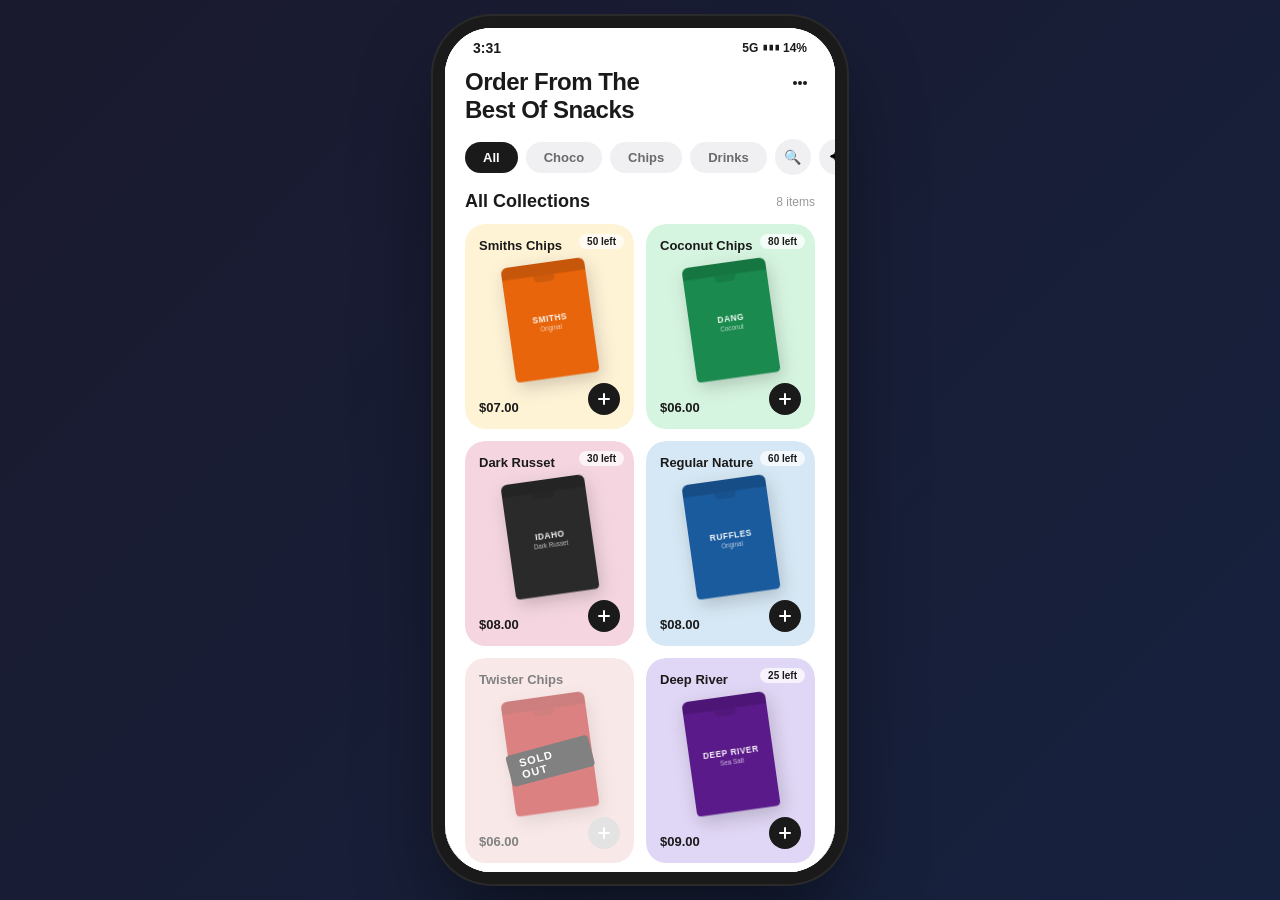
==== index.html @ cdaba263 "Initial commit: Snacks e-commerce app with animated cart + product management" ====
<!DOCTYPE html>
<html lang="zh-CN">
<head>
<meta charset="UTF-8">
<meta name="viewport" content="width=device-width, initial-scale=1.0, maximum-scale=1.0, user-scalable=no">
<title>Universal ID - Snacks Store</title>
<link rel="stylesheet" href="style.css">
</head>
<body>

<div id="app">
  <!-- ====== 页面1: 产品浏览页 ====== -->
  <div id="page-browse" class="page active">
    <div class="status-bar">
      <span class="status-time">3:31</span>
      <span class="status-icons">5G ▮▮▮ 14%</span>
    </div>
    <header class="browse-header">
      <h1>Order From The<br>Best Of Snacks</h1>
      <div class="header-actions">
        <button class="menu-btn" onclick="openManagePanel()">
          <svg width="22" height="22" viewBox="0 0 22 22"><circle cx="6" cy="11" r="2" fill="currentColor"/><circle cx="11" cy="11" r="2" fill="currentColor"/><circle cx="16" cy="11" r="2" fill="currentColor"/></svg>
        </button>
      </div>
    </header>
    <div class="filter-row">
      <button class="filter-pill active" data-cat="All">All</button>
      <button class="filter-pill" data-cat="Choco">Choco</button>
      <button class="filter-pill" data-cat="Chips">Chips</button>
      <button class="filter-pill" data-cat="Drinks">Drinks</button>
      <button class="filter-icon">🔍</button>
      <button class="filter-icon">✦</button>
    </div>
    <div class="section-title-row">
      <h2 id="collection-title">All Collections</h2>
      <span class="item-count" id="item-count">0 items</span>
    </div>
    <div class="product-grid" id="product-grid">
      <!-- JS 注入产品卡片 -->
    </div>
    <div class="empty-state" id="empty-state" style="display:none">
      <div class="empty-icon">📦</div>
      <p class="empty-title">No products yet</p>
      <p class="empty-sub">Tap the menu icon to add products</p>
      <button class="empty-btn" onclick="openManagePanel()">Add Product</button>
    </div>
  </div>

  <!-- ====== 页面2: 商品详情页 ====== -->
  <div id="page-detail" class="page">
    <div class="status-bar">
      <span class="status-time">3:31</span>
      <span class="status-icons">5G ▮▮▮ 14%</span>
    </div>
    <div class="detail-nav">
      <button class="back-btn" onclick="showPage('browse')">
        <svg width="24" height="24" viewBox="0 0 24 24"><path d="M15 6l-6 6 6 6" stroke="currentColor" stroke-width="2" stroke-linecap="round" stroke-linejoin="round" transform="rotate(180 12 12)"/></svg>
      </button>
    </div>
    <div class="detail-content" id="detail-content">
      <!-- JS 注入详情内容 -->
    </div>
    <div class="detail-bottom">
      <div class="quantity-selector">
        <button class="qty-btn qty-minus" onclick="changeQty(-1)">−</button>
        <span class="qty-number" id="qty-number">1</span>
        <button class="qty-btn qty-plus" onclick="changeQty(1)">+</button>
      </div>
      <div class="price-tag" id="detail-price">$6.00</div>
      <button class="detail-add-btn" id="detail-add-btn" onclick="addFromDetail()">
        <svg width="22" height="22" viewBox="0 0 22 22"><path d="M3 5h3l2 10h8l2-7H7" stroke="currentColor" stroke-width="1.8" stroke-linecap="round" stroke-linejoin="round" fill="none"/><circle cx="8" cy="18" r="1.5" fill="currentColor"/><circle cx="15" cy="18" r="1.5" fill="currentColor"/></svg>
      </button>
    </div>
  </div>

  <!-- ====== 页面3: 购物车页 ====== -->
  <div id="page-cart" class="page">
    <div class="status-bar">
      <span class="status-time">3:31</span>
      <span class="status-icons">5G ▮▮▮ 14%</span>
    </div>
    <div class="cart-header">
      <button class="back-btn" onclick="showPage('browse')">
        <svg width="24" height="24" viewBox="0 0 24 24"><path d="M15 6l-6 6 6 6" stroke="currentColor" stroke-width="2" stroke-linecap="round" stroke-linejoin="round" transform="rotate(180 12 12)"/></svg>
      </button>
      <h2>Cart</h2>
      <div class="cart-badge-top" id="cart-badge-top">0</div>
    </div>
    <div class="cart-body" id="cart-body">
      <!-- JS 注入购物车内容 -->
    </div>
  </div>

  <!-- ====== 悬浮购物车条 ====== -->
  <div class="cart-bar hidden" id="cart-bar" onclick="showPage('cart')">
    <div class="cart-bar-left">
      <div class="cart-bar-badge" id="cart-bar-badge">0</div>
      <div class="cart-bar-text">
        <span class="cart-bar-title">Cart</span>
        <span class="cart-bar-sub" id="cart-bar-sub">0 items</span>
      </div>
    </div>
    <div class="cart-bar-thumbs" id="cart-bar-thumbs">
      <!-- JS 注入缩略图 -->
    </div>
  </div>

  <!-- ====== 飞入动画的飞行体 ====== -->
  <div class="fly-clone" id="fly-clone"></div>

  <!-- ====== 商品管理面板 ====== -->
  <div class="manage-overlay" id="manage-overlay">
    <div class="manage-panel" id="manage-panel">
      <div class="manage-header">
        <h2>Product Management</h2>
        <button class="manage-close" onclick="closeManagePanel()">✕</button>
      </div>

      <!-- 商品列表 -->
      <div class="manage-list-section">
        <div class="manage-list-header">
          <span>Products (<span id="manage-count">0</span>)</span>
          <button class="manage-add-btn" onclick="showAddForm()">
            <svg width="14" height="14" viewBox="0 0 14 14"><path d="M7 2v10M2 7h10" stroke="currentColor" stroke-width="2" stroke-linecap="round"/></svg>
            Add New
          </button>
        </div>
        <div class="manage-list" id="manage-list">
          <!-- JS 注入管理列表 -->
        </div>
      </div>

      <!-- 添加/编辑表单 -->
      <div class="manage-form-section" id="manage-form-section" style="display:none">
        <div class="manage-form-header">
          <button class="form-back-btn" onclick="hideAddForm()">← Back</button>
          <span id="form-title">Add New Product</span>
        </div>
        <div class="manage-form">
          <div class="form-group">
            <label>Product Image</label>
            <div class="image-upload-area" id="image-upload-area" onclick="document.getElementById('image-input').click()">
              <div class="upload-placeholder" id="upload-placeholder">
                <svg width="32" height="32" viewBox="0 0 32 32"><path d="M16 8v16M8 16h16" stroke="#ccc" stroke-width="2" stroke-linecap="round"/></svg>
                <span>Upload Image</span>
              </div>
              <img class="upload-preview" id="upload-preview" style="display:none">
            </div>
            <input type="file" id="image-input" accept="image/*" style="display:none">
          </div>
          <div class="form-group">
            <label>Product Name</label>
            <input type="text" id="form-name" placeholder="e.g. Coconut Chips" maxlength="30">
          </div>
          <div class="form-group">
            <label>Brand</label>
            <input type="text" id="form-brand" placeholder="e.g. Dang" maxlength="20">
          </div>
          <div class="form-row">
            <div class="form-group">
              <label>Price ($)</label>
              <input type="number" id="form-price" placeholder="6.00" min="0" step="0.01">
            </div>
            <div class="form-group">
              <label>Stock</label>
              <input type="number" id="form-stock" placeholder="100" min="0" step="1">
            </div>
          </div>
          <div class="form-group">
            <label>Category</label>
            <select id="form-category">
              <option value="Chips">Chips</option>
              <option value="Choco">Choco</option>
              <option value="Drinks">Drinks</option>
              <option value="Cookies">Cookies</option>
              <option value="Nuts">Nuts</option>
            </select>
          </div>
          <div class="form-group">
            <label>Card Color</label>
            <div class="color-picker" id="color-picker">
              <div class="color-option selected" data-color="#FFF3D6" style="background:#FFF3D6"></div>
              <div class="color-option" data-color="#D6F5E0" style="background:#D6F5E0"></div>
              <div class="color-option" data-color="#F5D6E0" style="background:#F5D6E0"></div>
              <div class="color-option" data-color="#D6E8F5" style="background:#D6E8F5"></div>
              <div class="color-option" data-color="#E0D6F5" style="background:#E0D6F5"></div>
              <div class="color-option" data-color="#F5E8D6" style="background:#F5E8D6"></div>
              <div class="color-option" data-color="#D6F5E8" style="background:#D6F5E8"></div>
              <div class="color-option" data-color="#F5D6D6" style="background:#F5D6D6"></div>
            </div>
          </div>
          <div class="form-actions">
            <button class="form-cancel-btn" onclick="hideAddForm()">Cancel</button>
            <button class="form-save-btn" id="form-save-btn" onclick="saveProduct()">Save Product</button>
          </div>
        </div>
      </div>
    </div>
  </div>

  <!-- ====== Toast 提示 ====== -->
  <div class="toast" id="toast"></div>
</div>

<script src="app.js"></script>
</body>
</html>
---- style.css ----
/* ========================================
   全局重置 & 基础
   ======================================== */
* {
  margin: 0;
  padding: 0;
  box-sizing: border-box;
  -webkit-tap-highlight-color: transparent;
}

html, body {
  width: 100%;
  height: 100%;
  overflow: hidden;
  font-family: -apple-system, BlinkMacSystemFont, 'Segoe UI', 'Noto Sans CJK SC', sans-serif;
  background: #e8e8ec;
}

#app {
  position: relative;
  width: 390px;
  height: 844px;
  margin: 0 auto;
  overflow: hidden;
  background: #ffffff;
  border-radius: 0;
}

/* 在大屏幕上居中并加设备框 */
@media (min-width: 500px) {
  body {
    display: flex;
    align-items: center;
    justify-content: center;
    background: linear-gradient(135deg, #1a1a2e, #16213e);
  }
  #app {
    border-radius: 47px;
    box-shadow: 0 0 0 12px #1a1a1a, 0 0 0 14px #2a2a2a, 0 40px 80px rgba(0,0,0,0.5);
    height: 844px;
    overflow: hidden;
  }
}

/* ========================================
   状态栏
   ======================================== */
.status-bar {
  display: flex;
  justify-content: space-between;
  align-items: center;
  padding: 12px 28px 4px;
  font-size: 14px;
  font-weight: 600;
  color: #1a1a1a;
  position: relative;
  z-index: 50;
}
.status-time {
  font-variant-numeric: tabular-nums;
}
.status-icons {
  font-size: 12px;
  color: #1a1a1a;
}

/* ========================================
   页面系统
   ======================================== */
.page {
  position: absolute;
  inset: 0;
  background: #ffffff;
  overflow-y: auto;
  overflow-x: hidden;
  -webkit-overflow-scrolling: touch;
  transition: transform 0.45s cubic-bezier(0.32, 0.72, 0, 1), opacity 0.3s ease;
  z-index: 1;
}
.page.active {
  transform: translateX(0);
  opacity: 1;
  z-index: 10;
}
.page.slide-out-left {
  transform: translateX(-30%);
  opacity: 0;
  pointer-events: none;
}
.page.slide-in-right {
  transform: translateX(100%);
  opacity: 0;
  pointer-events: none;
}
.page.detail-active {
  transform: translateX(0);
  opacity: 1;
  z-index: 20;
}
.page.cart-active {
  transform: translateX(0);
  opacity: 1;
  z-index: 30;
}

/* ========================================
   浏览页 Header
   ======================================== */
.browse-header {
  display: flex;
  justify-content: space-between;
  align-items: flex-start;
  padding: 8px 20px 0;
}
.browse-header h1 {
  font-size: 24px;
  font-weight: 800;
  line-height: 1.15;
  letter-spacing: -0.5px;
  color: #1a1a1a;
}
.menu-btn {
  background: none;
  border: none;
  color: #1a1a1a;
  padding: 4px;
  cursor: pointer;
  display: flex;
  align-items: center;
}

/* ========================================
   筛选行
   ======================================== */
.filter-row {
  display: flex;
  align-items: center;
  gap: 8px;
  padding: 16px 20px 8px;
  overflow-x: auto;
  -webkit-overflow-scrolling: touch;
  scrollbar-width: none;
}
.filter-row::-webkit-scrollbar { display: none; }

.filter-pill {
  flex-shrink: 0;
  padding: 8px 18px;
  border: none;
  border-radius: 999px;
  background: #f0f0f3;
  font-size: 13px;
  font-weight: 600;
  color: #6a6a6e;
  cursor: pointer;
  transition: all 0.25s ease;
}
.filter-pill.active {
  background: #1a1a1a;
  color: #fff;
}
.filter-icon {
  flex-shrink: 0;
  width: 36px;
  height: 36px;
  border: none;
  border-radius: 50%;
  background: #f0f0f3;
  font-size: 14px;
  cursor: pointer;
  display: flex;
  align-items: center;
  justify-content: center;
  transition: all 0.25s ease;
}

/* ========================================
   区段标题
   ======================================== */
.section-title-row {
  display: flex;
  justify-content: space-between;
  align-items: center;
  padding: 8px 20px 4px;
}
.section-title-row h2 {
  font-size: 18px;
  font-weight: 700;
  color: #1a1a1a;
}
.item-count {
  font-size: 12px;
  color: #999;
  font-weight: 500;
}

/* ========================================
   产品网格 & 卡片
   ======================================== */
.product-grid {
  display: grid;
  grid-template-columns: 1fr 1fr;
  gap: 12px;
  padding: 8px 20px 140px;
}

.product-card {
  position: relative;
  border-radius: 20px;
  overflow: hidden;
  padding: 14px;
  min-height: 200px;
  display: flex;
  flex-direction: column;
  align-items: center;
  cursor: pointer;
  transition: transform 0.2s ease;
}
.product-card:active {
  transform: scale(0.96);
}

.product-card .card-bg {
  position: absolute;
  inset: 0;
  border-radius: 20px;
}

.product-name {
  font-size: 13px;
  font-weight: 700;
  color: #1a1a1a;
  z-index: 2;
  margin-bottom: 4px;
  align-self: flex-start;
}

/* 3D 倾斜商品包装图 */
.product-image {
  width: 80px;
  height: 110px;
  z-index: 2;
  margin: 8px 0;
  transform: rotate(-8deg) scale(1.05);
  filter: drop-shadow(2px 6px 8px rgba(0,0,0,0.18));
  transition: transform 0.3s ease;
}
.product-card:active .product-image {
  transform: rotate(-4deg) scale(1);
}

/* 包装图用 CSS 模拟 */
.bag {
  width: 100%;
  height: 100%;
  border-radius: 6px 6px 4px 4px;
  position: relative;
  display: flex;
  flex-direction: column;
  align-items: center;
  justify-content: center;
  overflow: hidden;
}
.bag::before {
  content: '';
  position: absolute;
  top: 0; left: 0; right: 0;
  height: 12px;
  background: rgba(0,0,0,0.15);
  border-radius: 6px 6px 0 0;
  z-index: 2;
}
.bag::after {
  content: '';
  position: absolute;
  top: 12px; left: 50%;
  transform: translateX(-50%);
  width: 20px;
  height: 6px;
  background: rgba(0,0,0,0.1);
  border-radius: 0 0 4px 4px;
}
.bag-brand {
  font-size: 8px;
  font-weight: 800;
  color: rgba(255,255,255,0.95);
  text-transform: uppercase;
  letter-spacing: 0.5px;
  text-align: center;
  line-height: 1.1;
  margin-top: 6px;
  z-index: 1;
}
.bag-flavor {
  font-size: 6px;
  color: rgba(255,255,255,0.7);
  margin-top: 2px;
  z-index: 1;
}

.card-bottom {
  width: 100%;
  display: flex;
  justify-content: space-between;
  align-items: flex-end;
  z-index: 2;
}
.card-price {
  font-size: 13px;
  font-weight: 700;
  color: #1a1a1a;
}

/* 圆形加购按钮 */
.add-btn {
  width: 32px;
  height: 32px;
  border-radius: 50%;
  background: #1a1a1a;
  border: none;
  color: #fff;
  cursor: pointer;
  display: flex;
  align-items: center;
  justify-content: center;
  transition: transform 0.15s ease, background 0.2s ease;
  flex-shrink: 0;
}
.add-btn:active {
  transform: scale(0.8);
  background: #333;
}
.add-btn svg {
  width: 16px;
  height: 16px;
}

/* ========================================
   悬浮购物车条
   ======================================== */
.cart-bar {
  position: absolute;
  bottom: 24px;
  left: 20px;
  right: 20px;
  height: 56px;
  background: #1a1a1a;
  border-radius: 28px;
  display: flex;
  align-items: center;
  justify-content: space-between;
  padding: 0 8px 0 16px;
  cursor: pointer;
  z-index: 100;
  box-shadow: 0 8px 24px rgba(0,0,0,0.2);
  transition: transform 0.4s cubic-bezier(0.34, 1.56, 0.64, 1);
}
.cart-bar.bounce {
  animation: cartBounce 0.5s cubic-bezier(0.34, 1.56, 0.64, 1);
}
@keyframes cartBounce {
  0% { transform: scale(1); }
  30% { transform: scale(1.03, 0.95); }
  60% { transform: scale(0.98, 1.02); }
  100% { transform: scale(1); }
}
.cart-bar.hidden {
  transform: translateY(120px);
  opacity: 0;
  pointer-events: none;
}

.cart-bar-left {
  display: flex;
  align-items: center;
  gap: 10px;
}
.cart-bar-badge {
  width: 28px;
  height: 28px;
  border-radius: 50%;
  background: #FFD60A;
  color: #1a1a1a;
  font-size: 13px;
  font-weight: 800;
  display: flex;
  align-items: center;
  justify-content: center;
  transition: transform 0.2s ease;
}
.cart-bar-badge.pop {
  animation: badgePop 0.4s cubic-bezier(0.34, 1.56, 0.64, 1);
}
@keyframes badgePop {
  0% { transform: scale(1); }
  40% { transform: scale(1.4); }
  100% { transform: scale(1); }
}
.cart-bar-text {
  display: flex;
  flex-direction: column;
  line-height: 1.2;
}
.cart-bar-title {
  font-size: 14px;
  font-weight: 700;
  color: #fff;
}
.cart-bar-sub {
  font-size: 11px;
  color: #888;
}

.cart-bar-thumbs {
  display: flex;
  align-items: center;
  gap: 4px;
  padding-right: 4px;
  max-width: 120px;
  overflow: hidden;
}
.cart-thumb {
  width: 36px;
  height: 36px;
  border-radius: 50%;
  flex-shrink: 0;
  display: flex;
  align-items: center;
  justify-content: center;
  border: 2px solid #1a1a1a;
  animation: thumbSlideIn 0.4s cubic-bezier(0.34, 1.56, 0.64, 1);
}
@keyframes thumbSlideIn {
  from {
    transform: translateX(60px) scale(0.3);
    opacity: 0;
  }
  to {
    transform: translateX(0) scale(1);
    opacity: 1;
  }
}
.cart-thumb-mini-bag {
  width: 20px;
  height: 26px;
  border-radius: 3px;
  transform: rotate(-8deg);
}

/* ========================================
   商品详情页
   ======================================== */
.detail-nav {
  padding: 8px 20px 0;
}
.back-btn {
  background: none;
  border: none;
  color: #1a1a1a;
  padding: 4px;
  cursor: pointer;
  display: flex;
  align-items: center;
}

.detail-content {
  padding: 8px 20px 0;
}
.detail-product-name {
  font-size: 26px;
  font-weight: 800;
  color: #1a1a1a;
  letter-spacing: -0.5px;
}
.detail-brand {
  font-size: 14px;
  color: #999;
  font-weight: 500;
  margin-top: 2px;
}
.detail-image-wrap {
  display: flex;
  justify-content: center;
  align-items: center;
  padding: 20px 0;
  position: relative;
}
.detail-image-bg {
  position: absolute;
  width: 240px;
  height: 240px;
  border-radius: 50%;
  opacity: 0.12;
}
.detail-image {
  width: 140px;
  height: 190px;
  z-index: 2;
  transform: rotate(-6deg);
  filter: drop-shadow(2px 8px 16px rgba(0,0,0,0.2));
}
.detail-tags {
  display: flex;
  gap: 8px;
  margin-top: 4px;
}
.detail-tag {
  width: 28px;
  height: 28px;
  border-radius: 50%;
  background: #f0f0f3;
  display: flex;
  align-items: center;
  justify-content: center;
  font-size: 11px;
}
.detail-info {
  margin-top: 16px;
  display: flex;
  align-items: center;
  gap: 8px;
}
.detail-info-pill {
  padding: 4px 10px;
  border-radius: 999px;
  background: #f0f0f3;
  font-size: 11px;
  font-weight: 600;
  color: #6a6a6e;
}

/* 详情页底部 */
.detail-bottom {
  position: absolute;
  bottom: 0;
  left: 0;
  right: 0;
  display: flex;
  align-items: center;
  gap: 16px;
  padding: 20px 24px 36px;
  background: #fff;
  z-index: 50;
}
.quantity-selector {
  display: flex;
  align-items: center;
  gap: 12px;
}
.qty-btn {
  width: 36px;
  height: 36px;
  border-radius: 50%;
  border: 2px solid #1a1a1a;
  background: #fff;
  font-size: 20px;
  color: #1a1a1a;
  cursor: pointer;
  display: flex;
  align-items: center;
  justify-content: center;
  line-height: 1;
  transition: transform 0.15s ease;
}
.qty-btn:active {
  transform: scale(0.85);
  background: #1a1a1a;
  color: #fff;
}
.qty-number {
  font-size: 32px;
  font-weight: 800;
  color: #1a1a1a;
  min-width: 40px;
  text-align: center;
  font-variant-numeric: tabular-nums;
  transition: transform 0.2s cubic-bezier(0.34, 1.56, 0.64, 1);
}
.qty-number.bump {
  animation: qtyBump 0.3s cubic-bezier(0.34, 1.56, 0.64, 1);
}
@keyframes qtyBump {
  0% { transform: scale(1); }
  50% { transform: scale(1.3); }
  100% { transform: scale(1); }
}
.price-tag {
  flex: 1;
  text-align: center;
  background: #FFD60A;
  color: #1a1a1a;
  font-size: 20px;
  font-weight: 800;
  padding: 12px 0;
  border-radius: 999px;
}
.detail-add-btn {
  width: 52px;
  height: 52px;
  border-radius: 50%;
  background: #FFD60A;
  border: none;
  color: #1a1a1a;
  cursor: pointer;
  display: flex;
  align-items: center;
  justify-content: center;
  transition: transform 0.15s ease;
  flex-shrink: 0;
}
.detail-add-btn:active {
  transform: scale(0.85);
}

/* ========================================
   购物车页
   ======================================== */
.cart-header {
  display: flex;
  align-items: center;
  gap: 12px;
  padding: 8px 20px 0;
}
.cart-header h2 {
  font-size: 22px;
  font-weight: 800;
  color: #1a1a1a;
  flex: 1;
}
.cart-badge-top {
  width: 28px;
  height: 28px;
  border-radius: 50%;
  background: #FFD60A;
  color: #1a1a1a;
  font-size: 13px;
  font-weight: 800;
  display: flex;
  align-items: center;
  justify-content: center;
}

/* 黑色波浪容器 */
.cart-body {
  margin-top: 16px;
  background: #1a1a1a;
  border-radius: 32px 32px 0 0;
  min-height: calc(100% - 100px);
  padding: 28px 20px 40px;
  position: relative;
  overflow: hidden;
  animation: cartBodyReveal 0.5s cubic-bezier(0.32, 0.72, 0, 1);
}
@keyframes cartBodyReveal {
  from {
    transform: translateY(40px);
    opacity: 0;
    border-radius: 0;
  }
  to {
    transform: translateY(0);
    opacity: 1;
    border-radius: 32px 32px 0 0;
  }
}

/* 波浪顶部装饰 */
.cart-body::before {
  content: '';
  position: absolute;
  top: -1px;
  left: 0;
  right: 0;
  height: 24px;
  background: #fff;
  border-radius: 0 0 50% 50% / 0 0 100% 100%;
}

.cart-item {
  display: flex;
  align-items: center;
  gap: 14px;
  padding: 12px 0;
  border-bottom: 1px solid rgba(255,255,255,0.08);
  animation: cartItemSlideIn 0.4s cubic-bezier(0.32, 0.72, 0, 1) both;
}
@keyframes cartItemSlideIn {
  from {
    transform: translateX(40px);
    opacity: 0;
  }
  to {
    transform: translateX(0);
    opacity: 1;
  }
}
.cart-item:nth-child(1) { animation-delay: 0.05s; }
.cart-item:nth-child(2) { animation-delay: 0.12s; }
.cart-item:nth-child(3) { animation-delay: 0.19s; }
.cart-item:nth-child(4) { animation-delay: 0.26s; }
.cart-item:nth-child(5) { animation-delay: 0.33s; }

.cart-item-img {
  width: 56px;
  height: 56px;
  border-radius: 50%;
  flex-shrink: 0;
  display: flex;
  align-items: center;
  justify-content: center;
}
.cart-item-img .bag {
  width: 28px;
  height: 38px;
}

.cart-item-info {
  flex: 1;
}
.cart-item-name {
  font-size: 15px;
  font-weight: 700;
  color: #fff;
}
.cart-item-sub {
  font-size: 12px;
  color: #888;
  margin-top: 2px;
}
.cart-item-price {
  background: rgba(255,255,255,0.12);
  color: #fff;
  font-size: 13px;
  font-weight: 700;
  padding: 6px 14px;
  border-radius: 999px;
}

/* 汇总卡片 */
.cart-summary {
  margin-top: 20px;
  background: #FFD60A;
  border-radius: 20px;
  padding: 20px;
  position: relative;
  overflow: hidden;
}
.cart-summary-label {
  font-size: 12px;
  color: #1a1a1a;
  opacity: 0.7;
  font-weight: 600;
}
.cart-summary-total-label {
  font-size: 14px;
  font-weight: 700;
  color: #1a1a1a;
  margin-top: 8px;
}
.cart-summary-amount {
  font-size: 32px;
  font-weight: 900;
  color: #1a1a1a;
  letter-spacing: -1px;
  margin-top: 2px;
}
.cart-summary-deco {
  position: absolute;
  right: -10px;
  bottom: -10px;
  width: 80px;
  height: 80px;
  opacity: 0.3;
}

.checkout-btn {
  margin-top: 20px;
  width: 100%;
  height: 54px;
  background: #fff;
  border: none;
  border-radius: 999px;
  display: flex;
  align-items: center;
  justify-content: center;
  gap: 8px;
  font-size: 16px;
  font-weight: 700;
  color: #1a1a1a;
  cursor: pointer;
  transition: transform 0.15s ease;
}
.checkout-btn:active {
  transform: scale(0.97);
}
.checkout-arrow {
  width: 32px;
  height: 32px;
  border-radius: 50%;
  background: #FFD60A;
  display: flex;
  align-items: center;
  justify-content: center;
}

/* ========================================
   飞入动画
   ======================================== */
.fly-clone {
  position: absolute;
  width: 80px;
  height: 110px;
  z-index: 9999;
  pointer-events: none;
  opacity: 0;
}
.fly-clone.flying {
  opacity: 1;
}
.fly-clone .bag {
  width: 100%;
  height: 100%;
  filter: drop-shadow(2px 6px 10px rgba(0,0,0,0.3));
}

/* 加购按钮成功反馈 */
.add-btn.success {
  background: #34c759;
  animation: btnSuccess 0.3s ease;
}
@keyframes btnSuccess {
  0% { transform: scale(0.8); }
  50% { transform: scale(1.15); }
  100% { transform: scale(1); }
}

/* ========================================
   库存显示 & 缺货状态
   ======================================== */
.card-stock {
  position: absolute;
  top: 10px;
  right: 10px;
  z-index: 3;
  font-size: 10px;
  font-weight: 600;
  color: #1a1a1a;
  background: rgba(255,255,255,0.7);
  padding: 2px 8px;
  border-radius: 999px;
}
.card-stock.low {
  color: #C01A1A;
  background: rgba(255,214,10,0.3);
}
.product-card.sold-out {
  opacity: 0.55;
}
.product-card.sold-out .add-btn {
  background: #ccc;
  pointer-events: none;
}
.sold-out-tag {
  position: absolute;
  top: 50%;
  left: 50%;
  transform: translate(-50%, -50%) rotate(-15deg);
  z-index: 4;
  background: #1a1a1a;
  color: #fff;
  font-size: 11px;
  font-weight: 800;
  padding: 4px 12px;
  border-radius: 4px;
  letter-spacing: 1px;
}

/* 详情页库存 */
.detail-stock {
  display: flex;
  align-items: center;
  gap: 6px;
  margin-top: 12px;
  font-size: 12px;
  color: #888;
}
.detail-stock .stock-dot {
  width: 8px;
  height: 8px;
  border-radius: 50%;
  background: #34c759;
}
.detail-stock.low .stock-dot {
  background: #FF9500;
}
.detail-stock.out .stock-dot {
  background: #ccc;
}

/* ========================================
   空状态
   ======================================== */
.empty-state {
  display: flex;
  flex-direction: column;
  align-items: center;
  justify-content: center;
  padding: 80px 40px;
  text-align: center;
}
.empty-icon {
  font-size: 48px;
  margin-bottom: 16px;
}
.empty-title {
  font-size: 18px;
  font-weight: 700;
  color: #1a1a1a;
}
.empty-sub {
  font-size: 14px;
  color: #999;
  margin-top: 4px;
}
.empty-btn {
  margin-top: 20px;
  padding: 12px 32px;
  border: none;
  border-radius: 999px;
  background: #1a1a1a;
  color: #fff;
  font-size: 14px;
  font-weight: 600;
  cursor: pointer;
}

/* ========================================
   商品管理面板
   ======================================== */
.manage-overlay {
  position: absolute;
  inset: 0;
  background: rgba(0,0,0,0.5);
  z-index: 5000;
  display: none;
  align-items: flex-end;
  justify-content: center;
  animation: fadeIn 0.2s ease;
}
.manage-overlay.active {
  display: flex;
}
@keyframes fadeIn {
  from { opacity: 0; }
  to { opacity: 1; }
}

.manage-panel {
  width: 100%;
  height: 92%;
  background: #fff;
  border-radius: 28px 28px 0 0;
  display: flex;
  flex-direction: column;
  overflow: hidden;
  animation: panelSlideUp 0.3s cubic-bezier(0.32, 0.72, 0, 1);
}
@keyframes panelSlideUp {
  from { transform: translateY(100%); }
  to { transform: translateY(0); }
}

.manage-header {
  display: flex;
  justify-content: space-between;
  align-items: center;
  padding: 20px 20px 12px;
  border-bottom: 1px solid #f0f0f3;
  flex-shrink: 0;
}
.manage-header h2 {
  font-size: 18px;
  font-weight: 800;
  color: #1a1a1a;
}
.manage-close {
  width: 32px;
  height: 32px;
  border: none;
  background: #f0f0f3;
  border-radius: 50%;
  font-size: 16px;
  color: #666;
  cursor: pointer;
  display: flex;
  align-items: center;
  justify-content: center;
}

/* 管理列表 */
.manage-list-section {
  flex: 1;
  overflow-y: auto;
  padding: 12px 20px 20px;
}
.manage-list-header {
  display: flex;
  justify-content: space-between;
  align-items: center;
  margin-bottom: 12px;
}
.manage-list-header span {
  font-size: 14px;
  font-weight: 600;
  color: #666;
}
.manage-add-btn {
  display: flex;
  align-items: center;
  gap: 6px;
  padding: 8px 16px;
  border: none;
  border-radius: 999px;
  background: #1a1a1a;
  color: #fff;
  font-size: 13px;
  font-weight: 600;
  cursor: pointer;
}
.manage-add-btn:active {
  transform: scale(0.95);
}

.manage-list {
  display: flex;
  flex-direction: column;
  gap: 10px;
}

.manage-item {
  display: flex;
  align-items: center;
  gap: 12px;
  padding: 12px;
  border-radius: 16px;
  background: #f8f8fa;
  border: 1px solid #f0f0f3;
}
.manage-item-img {
  width: 52px;
  height: 52px;
  border-radius: 12px;
  flex-shrink: 0;
  display: flex;
  align-items: center;
  justify-content: center;
  overflow: hidden;
}
.manage-item-img img {
  width: 100%;
  height: 100%;
  object-fit: cover;
}
.manage-item-img .bag {
  width: 28px;
  height: 38px;
}
.manage-item-info {
  flex: 1;
  min-width: 0;
}
.manage-item-name {
  font-size: 14px;
  font-weight: 700;
  color: #1a1a1a;
  white-space: nowrap;
  overflow: hidden;
  text-overflow: ellipsis;
}
.manage-item-meta {
  display: flex;
  gap: 8px;
  margin-top: 4px;
}
.manage-item-price {
  font-size: 12px;
  font-weight: 600;
  color: #1a1a1a;
}
.manage-item-stock {
  font-size: 11px;
  color: #888;
}
.manage-item-stock.low {
  color: #C01A1A;
}
.manage-item-stock.out {
  color: #999;
}
.manage-item-actions {
  display: flex;
  gap: 8px;
  flex-shrink: 0;
}
.manage-item-edit, .manage-item-delete {
  width: 36px;
  height: 36px;
  border: none;
  border-radius: 10px;
  cursor: pointer;
  display: flex;
  align-items: center;
  justify-content: center;
  transition: transform 0.15s ease;
}
.manage-item-edit {
  background: #f0f0f3;
  color: #1a1a1a;
}
.manage-item-edit:active {
  transform: scale(0.9);
}
.manage-item-delete {
  background: #FFF0F0;
  color: #C01A1A;
}
.manage-item-delete:active {
  transform: scale(0.9);
}

/* 添加/编辑表单 */
.manage-form-section {
  flex: 1;
  overflow-y: auto;
  background: #fff;
}
.manage-form-header {
  display: flex;
  align-items: center;
  gap: 12px;
  padding: 16px 20px;
  border-bottom: 1px solid #f0f0f3;
  position: sticky;
  top: 0;
  background: #fff;
  z-index: 10;
}
.form-back-btn {
  background: none;
  border: none;
  font-size: 15px;
  color: #1a1a1a;
  cursor: pointer;
  font-weight: 600;
}
.manage-form-header span {
  font-size: 16px;
  font-weight: 700;
  color: #1a1a1a;
}

.manage-form {
  padding: 20px;
  display: flex;
  flex-direction: column;
  gap: 18px;
}
.form-group {
  display: flex;
  flex-direction: column;
  gap: 6px;
}
.form-group label {
  font-size: 13px;
  font-weight: 600;
  color: #666;
}
.form-group input, .form-group select {
  padding: 12px 16px;
  border: 1.5px solid #e0e0e6;
  border-radius: 12px;
  font-size: 15px;
  color: #1a1a1a;
  background: #fff;
  outline: none;
  transition: border-color 0.2s ease;
  font-family: inherit;
}
.form-group input:focus, .form-group select:focus {
  border-color: #1a1a1a;
}
.form-row {
  display: flex;
  gap: 12px;
}
.form-row .form-group {
  flex: 1;
}

/* 图片上传区 */
.image-upload-area {
  width: 100%;
  height: 140px;
  border: 2px dashed #d0d0d6;
  border-radius: 16px;
  display: flex;
  align-items: center;
  justify-content: center;
  cursor: pointer;
  overflow: hidden;
  position: relative;
  background: #fafafa;
  transition: border-color 0.2s ease;
}
.image-upload-area:hover {
  border-color: #1a1a1a;
}
.upload-placeholder {
  display: flex;
  flex-direction: column;
  align-items: center;
  gap: 8px;
}
.upload-placeholder span {
  font-size: 13px;
  color: #999;
}
.upload-preview {
  width: 100%;
  height: 100%;
  object-fit: cover;
  border-radius: 14px;
}

/* 颜色选择器 */
.color-picker {
  display: flex;
  flex-wrap: wrap;
  gap: 10px;
}
.color-option {
  width: 40px;
  height: 40px;
  border-radius: 12px;
  cursor: pointer;
  border: 3px solid transparent;
  transition: transform 0.15s ease, border-color 0.2s ease;
}
.color-option:active {
  transform: scale(0.9);
}
.color-option.selected {
  border-color: #1a1a1a;
  transform: scale(1.05);
}

/* 表单按钮 */
.form-actions {
  display: flex;
  gap: 12px;
  margin-top: 8px;
  padding-bottom: 20px;
}
.form-cancel-btn, .form-save-btn {
  flex: 1;
  height: 50px;
  border: none;
  border-radius: 14px;
  font-size: 15px;
  font-weight: 700;
  cursor: pointer;
  transition: transform 0.15s ease;
}
.form-cancel-btn {
  background: #f0f0f3;
  color: #666;
}
.form-cancel-btn:active {
  transform: scale(0.97);
}
.form-save-btn {
  background: #1a1a1a;
  color: #fff;
}
.form-save-btn:active {
  transform: scale(0.97);
}

/* ========================================
   Toast 提示
   ======================================== */
.toast {
  position: absolute;
  bottom: 100px;
  left: 50%;
  transform: translateX(-50%) translateY(20px);
  background: #1a1a1a;
  color: #fff;
  padding: 12px 24px;
  border-radius: 999px;
  font-size: 14px;
  font-weight: 600;
  z-index: 9998;
  opacity: 0;
  pointer-events: none;
  transition: all 0.3s cubic-bezier(0.34, 1.56, 0.64, 1);
  white-space: nowrap;
}
.toast.show {
  opacity: 1;
  transform: translateX(-50%) translateY(0);
}

/* 隐藏滚动条 */
.page::-webkit-scrollbar { display: none; }
.page { scrollbar-width: none; }
.manage-list-section::-webkit-scrollbar,
.manage-form-section::-webkit-scrollbar { width: 0; }
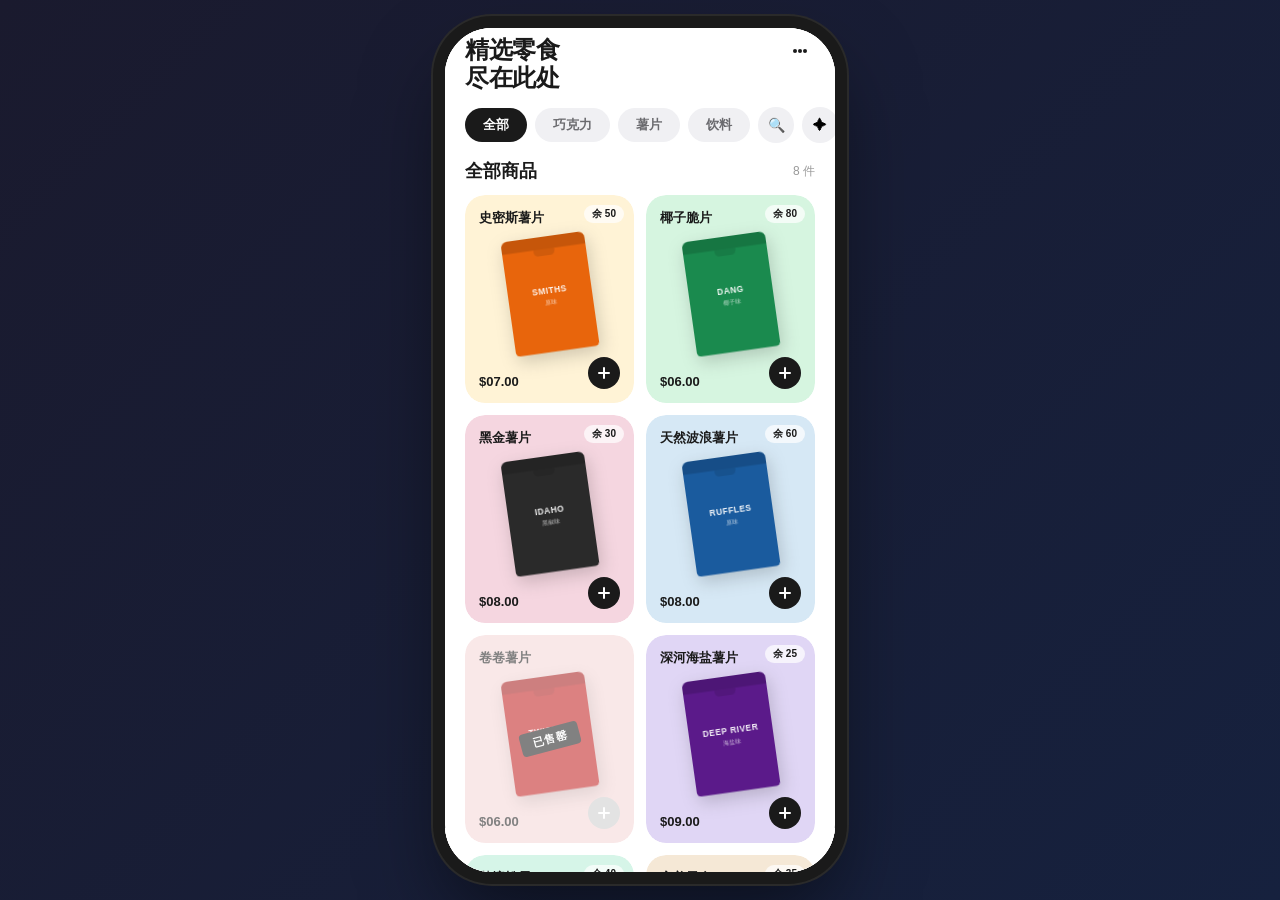
==== commit d1506fa6: "中文化 + 移除状态栏" ====
--- a/index.html
+++ b/index.html
@@ -3,7 +3,7 @@
 <head>
 <meta charset="UTF-8">
 <meta name="viewport" content="width=device-width, initial-scale=1.0, maximum-scale=1.0, user-scalable=no">
-<title>Universal ID - Snacks Store</title>
+<title>Universal ID - 零食铺子</title>
 <link rel="stylesheet" href="style.css">
 </head>
 <body>
@@ -11,12 +11,8 @@
 <div id="app">
   <!-- ====== 页面1: 产品浏览页 ====== -->
   <div id="page-browse" class="page active">
-    <div class="status-bar">
-      <span class="status-time">3:31</span>
-      <span class="status-icons">5G ▮▮▮ 14%</span>
-    </div>
     <header class="browse-header">
-      <h1>Order From The<br>Best Of Snacks</h1>
+      <h1>精选零食<br>尽在此处</h1>
       <div class="header-actions">
         <button class="menu-btn" onclick="openManagePanel()">
           <svg width="22" height="22" viewBox="0 0 22 22"><circle cx="6" cy="11" r="2" fill="currentColor"/><circle cx="11" cy="11" r="2" fill="currentColor"/><circle cx="16" cy="11" r="2" fill="currentColor"/></svg>
@@ -24,34 +20,30 @@
       </div>
     </header>
     <div class="filter-row">
-      <button class="filter-pill active" data-cat="All">All</button>
-      <button class="filter-pill" data-cat="Choco">Choco</button>
-      <button class="filter-pill" data-cat="Chips">Chips</button>
-      <button class="filter-pill" data-cat="Drinks">Drinks</button>
+      <button class="filter-pill active" data-cat="All">全部</button>
+      <button class="filter-pill" data-cat="Choco">巧克力</button>
+      <button class="filter-pill" data-cat="Chips">薯片</button>
+      <button class="filter-pill" data-cat="Drinks">饮料</button>
       <button class="filter-icon">🔍</button>
       <button class="filter-icon">✦</button>
     </div>
     <div class="section-title-row">
-      <h2 id="collection-title">All Collections</h2>
-      <span class="item-count" id="item-count">0 items</span>
+      <h2 id="collection-title">全部商品</h2>
+      <span class="item-count" id="item-count">0 件</span>
     </div>
     <div class="product-grid" id="product-grid">
       <!-- JS 注入产品卡片 -->
     </div>
     <div class="empty-state" id="empty-state" style="display:none">
       <div class="empty-icon">📦</div>
-      <p class="empty-title">No products yet</p>
-      <p class="empty-sub">Tap the menu icon to add products</p>
-      <button class="empty-btn" onclick="openManagePanel()">Add Product</button>
+      <p class="empty-title">暂无商品</p>
+      <p class="empty-sub">点击右上角菜单添加商品</p>
+      <button class="empty-btn" onclick="openManagePanel()">添加商品</button>
     </div>
   </div>
 
   <!-- ====== 页面2: 商品详情页 ====== -->
   <div id="page-detail" class="page">
-    <div class="status-bar">
-      <span class="status-time">3:31</span>
-      <span class="status-icons">5G ▮▮▮ 14%</span>
-    </div>
     <div class="detail-nav">
       <button class="back-btn" onclick="showPage('browse')">
         <svg width="24" height="24" viewBox="0 0 24 24"><path d="M15 6l-6 6 6 6" stroke="currentColor" stroke-width="2" stroke-linecap="round" stroke-linejoin="round" transform="rotate(180 12 12)"/></svg>
@@ -75,15 +67,11 @@
 
   <!-- ====== 页面3: 购物车页 ====== -->
   <div id="page-cart" class="page">
-    <div class="status-bar">
-      <span class="status-time">3:31</span>
-      <span class="status-icons">5G ▮▮▮ 14%</span>
-    </div>
     <div class="cart-header">
       <button class="back-btn" onclick="showPage('browse')">
         <svg width="24" height="24" viewBox="0 0 24 24"><path d="M15 6l-6 6 6 6" stroke="currentColor" stroke-width="2" stroke-linecap="round" stroke-linejoin="round" transform="rotate(180 12 12)"/></svg>
       </button>
-      <h2>Cart</h2>
+      <h2>购物车</h2>
       <div class="cart-badge-top" id="cart-badge-top">0</div>
     </div>
     <div class="cart-body" id="cart-body">
@@ -96,8 +84,8 @@
     <div class="cart-bar-left">
       <div class="cart-bar-badge" id="cart-bar-badge">0</div>
       <div class="cart-bar-text">
-        <span class="cart-bar-title">Cart</span>
-        <span class="cart-bar-sub" id="cart-bar-sub">0 items</span>
+        <span class="cart-bar-title">购物车</span>
+        <span class="cart-bar-sub" id="cart-bar-sub">0 件</span>
       </div>
     </div>
     <div class="cart-bar-thumbs" id="cart-bar-thumbs">
@@ -112,17 +100,17 @@
   <div class="manage-overlay" id="manage-overlay">
     <div class="manage-panel" id="manage-panel">
       <div class="manage-header">
-        <h2>Product Management</h2>
+        <h2>商品管理</h2>
         <button class="manage-close" onclick="closeManagePanel()">✕</button>
       </div>
 
       <!-- 商品列表 -->
       <div class="manage-list-section">
         <div class="manage-list-header">
-          <span>Products (<span id="manage-count">0</span>)</span>
+          <span>商品列表 (<span id="manage-count">0</span>)</span>
           <button class="manage-add-btn" onclick="showAddForm()">
             <svg width="14" height="14" viewBox="0 0 14 14"><path d="M7 2v10M2 7h10" stroke="currentColor" stroke-width="2" stroke-linecap="round"/></svg>
-            Add New
+            添加商品
           </button>
         </div>
         <div class="manage-list" id="manage-list">
@@ -133,51 +121,51 @@
       <!-- 添加/编辑表单 -->
       <div class="manage-form-section" id="manage-form-section" style="display:none">
         <div class="manage-form-header">
-          <button class="form-back-btn" onclick="hideAddForm()">← Back</button>
-          <span id="form-title">Add New Product</span>
+          <button class="form-back-btn" onclick="hideAddForm()">← 返回</button>
+          <span id="form-title">添加新商品</span>
         </div>
         <div class="manage-form">
           <div class="form-group">
-            <label>Product Image</label>
+            <label>商品图片</label>
             <div class="image-upload-area" id="image-upload-area" onclick="document.getElementById('image-input').click()">
               <div class="upload-placeholder" id="upload-placeholder">
                 <svg width="32" height="32" viewBox="0 0 32 32"><path d="M16 8v16M8 16h16" stroke="#ccc" stroke-width="2" stroke-linecap="round"/></svg>
-                <span>Upload Image</span>
+                <span>上传图片</span>
               </div>
               <img class="upload-preview" id="upload-preview" style="display:none">
             </div>
             <input type="file" id="image-input" accept="image/*" style="display:none">
           </div>
           <div class="form-group">
-            <label>Product Name</label>
-            <input type="text" id="form-name" placeholder="e.g. Coconut Chips" maxlength="30">
+            <label>商品名称</label>
+            <input type="text" id="form-name" placeholder="例如：椰子脆片" maxlength="30">
           </div>
           <div class="form-group">
-            <label>Brand</label>
-            <input type="text" id="form-brand" placeholder="e.g. Dang" maxlength="20">
+            <label>品牌</label>
+            <input type="text" id="form-brand" placeholder="例如：Dang" maxlength="20">
           </div>
           <div class="form-row">
             <div class="form-group">
-              <label>Price ($)</label>
+              <label>价格 ($)</label>
               <input type="number" id="form-price" placeholder="6.00" min="0" step="0.01">
             </div>
             <div class="form-group">
-              <label>Stock</label>
+              <label>库存</label>
               <input type="number" id="form-stock" placeholder="100" min="0" step="1">
             </div>
           </div>
           <div class="form-group">
-            <label>Category</label>
+            <label>分类</label>
             <select id="form-category">
-              <option value="Chips">Chips</option>
-              <option value="Choco">Choco</option>
-              <option value="Drinks">Drinks</option>
-              <option value="Cookies">Cookies</option>
-              <option value="Nuts">Nuts</option>
+              <option value="Chips">薯片</option>
+              <option value="Choco">巧克力</option>
+              <option value="Drinks">饮料</option>
+              <option value="Cookies">饼干</option>
+              <option value="Nuts">坚果</option>
             </select>
           </div>
           <div class="form-group">
-            <label>Card Color</label>
+            <label>卡片背景色</label>
             <div class="color-picker" id="color-picker">
               <div class="color-option selected" data-color="#FFF3D6" style="background:#FFF3D6"></div>
               <div class="color-option" data-color="#D6F5E0" style="background:#D6F5E0"></div>
@@ -190,8 +178,8 @@
             </div>
           </div>
           <div class="form-actions">
-            <button class="form-cancel-btn" onclick="hideAddForm()">Cancel</button>
-            <button class="form-save-btn" id="form-save-btn" onclick="saveProduct()">Save Product</button>
+            <button class="form-cancel-btn" onclick="hideAddForm()">取消</button>
+            <button class="form-save-btn" id="form-save-btn" onclick="saveProduct()">保存商品</button>
           </div>
         </div>
       </div>
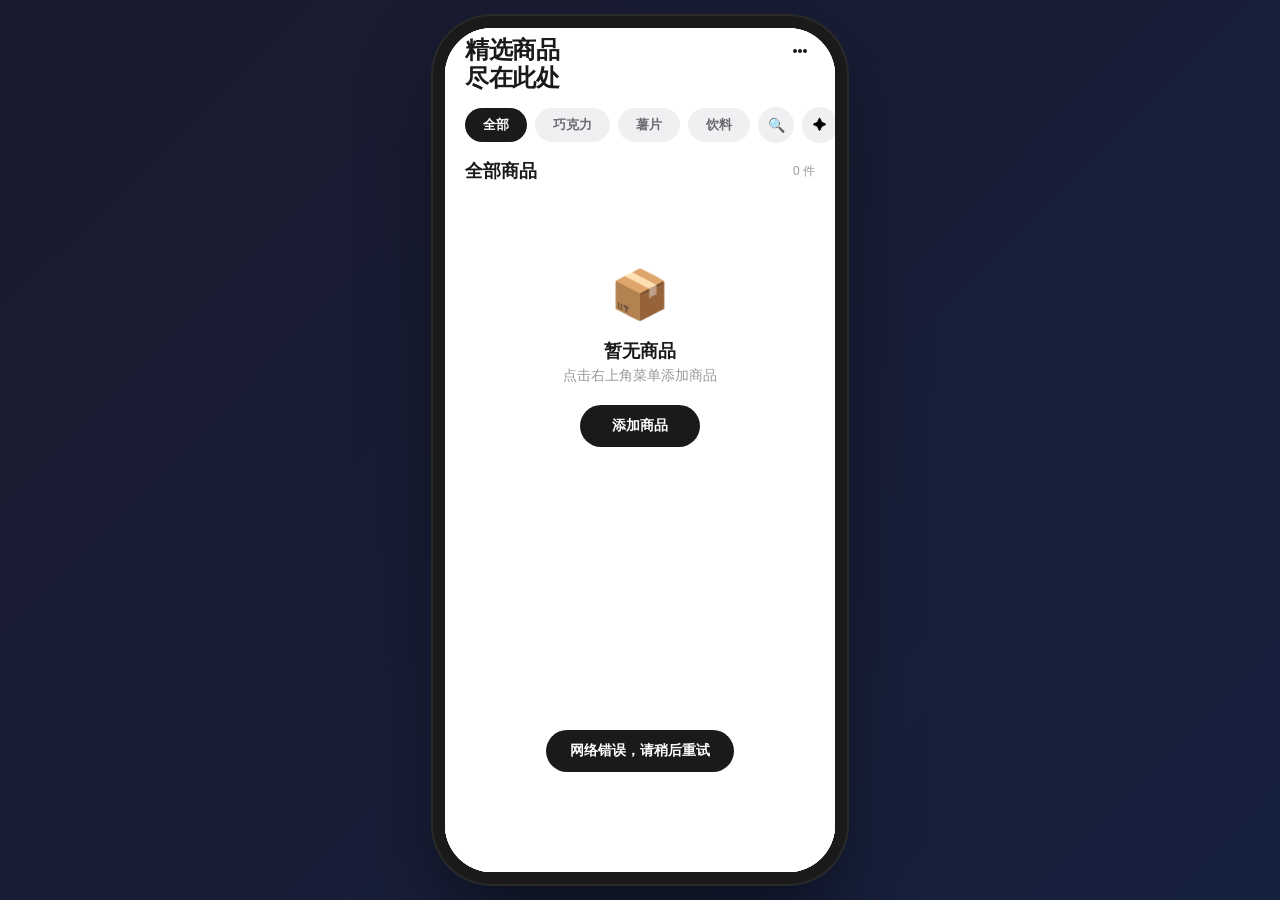
==== commit e60c4f1c: "修复: 相对路径API + 去零食字眼 + 动态分类" ====
--- a/index.html
+++ b/index.html
@@ -3,7 +3,7 @@
 <head>
 <meta charset="UTF-8">
 <meta name="viewport" content="width=device-width, initial-scale=1.0, maximum-scale=1.0, user-scalable=no">
-<title>Universal ID - 零食铺子</title>
+<title>Universal ID</title>
 <link rel="stylesheet" href="style.css">
 </head>
 <body>
@@ -12,7 +12,7 @@
   <!-- ====== 页面1: 产品浏览页 ====== -->
   <div id="page-browse" class="page active">
     <header class="browse-header">
-      <h1>精选零食<br>尽在此处</h1>
+      <h1>精选商品<br>尽在此处</h1>
       <div class="header-actions">
         <button class="menu-btn" onclick="openManagePanel()">
           <svg width="22" height="22" viewBox="0 0 22 22"><circle cx="6" cy="11" r="2" fill="currentColor"/><circle cx="11" cy="11" r="2" fill="currentColor"/><circle cx="16" cy="11" r="2" fill="currentColor"/></svg>
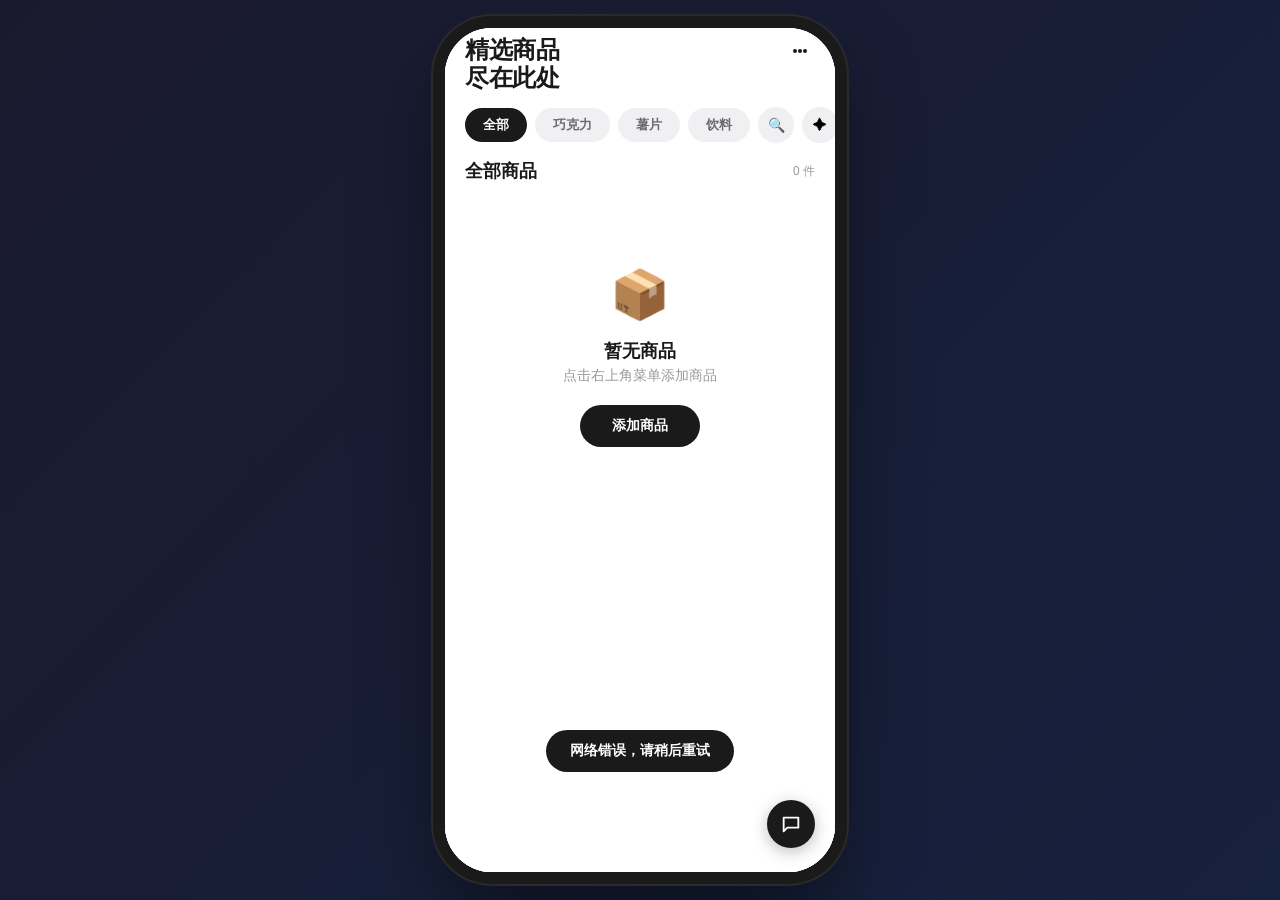
==== commit 6a6f7833: "feat: 添加实时聊天功能（客户 ↔ 商家） - 新增悬浮聊天按钮，带未读消息徽章 - 聊天面板：消息气泡、输入框、回车发送 - WebSocket 实时收发消息，REST API 回退 - 消息记" ====
--- a/index.html
+++ b/index.html
@@ -186,6 +186,38 @@
     </div>
   </div>
 
+  <!-- ====== 聊天窗口 ====== -->
+  <div class="chat-fab" id="chat-fab" onclick="toggleChat()">
+    <svg width="22" height="22" viewBox="0 0 24 24" fill="none">
+      <path d="M4 5h16v11H8l-4 4V5z" stroke="currentColor" stroke-width="2" stroke-linecap="round" stroke-linejoin="round"/>
+    </svg>
+    <span class="chat-fab-badge" id="chat-fab-badge" style="display:none">0</span>
+  </div>
+
+  <div class="chat-overlay" id="chat-overlay">
+    <div class="chat-panel">
+      <div class="chat-panel-header">
+        <div class="chat-panel-title">
+          <div class="chat-panel-avatar">客</div>
+          <div>
+            <div class="chat-panel-name">商家客服</div>
+            <div class="chat-panel-status" id="chat-status">在线</div>
+          </div>
+        </div>
+        <button class="chat-panel-close" onclick="toggleChat()">✕</button>
+      </div>
+      <div class="chat-messages" id="chat-messages"></div>
+      <div class="chat-input-area">
+        <input type="text" id="chat-input" placeholder="输入消息..." maxlength="500">
+        <button class="chat-send-btn" onclick="sendChatMessage()">
+          <svg width="20" height="20" viewBox="0 0 20 20" fill="none">
+            <path d="M3 10l14-6-4 14-3-5-7-3z" stroke="currentColor" stroke-width="1.5" stroke-linejoin="round"/>
+          </svg>
+        </button>
+      </div>
+    </div>
+  </div>
+
   <!-- ====== Toast 提示 ====== -->
   <div class="toast" id="toast"></div>
 </div>
--- a/style.css
+++ b/style.css
@@ -1316,3 +1316,141 @@
 .page { scrollbar-width: none; }
 .manage-list-section::-webkit-scrollbar,
 .manage-form-section::-webkit-scrollbar { width: 0; }
+
+/* ========================================
+   聊天窗口
+   ======================================== */
+.chat-fab {
+  position: absolute;
+  bottom: 24px;
+  right: 20px;
+  width: 48px;
+  height: 48px;
+  border-radius: 50%;
+  background: #1a1a1a;
+  color: #fff;
+  border: none;
+  cursor: pointer;
+  display: flex;
+  align-items: center;
+  justify-content: center;
+  z-index: 200;
+  box-shadow: 0 4px 16px rgba(0,0,0,0.25);
+  transition: transform 0.2s ease, bottom 0.4s cubic-bezier(0.34, 1.56, 0.64, 1);
+}
+.chat-fab:active { transform: scale(0.9); }
+.chat-fab.with-cart { bottom: 96px; }
+.chat-fab-badge {
+  position: absolute;
+  top: -4px;
+  right: -4px;
+  min-width: 18px;
+  height: 18px;
+  border-radius: 9px;
+  background: #ff3b30;
+  color: #fff;
+  font-size: 10px;
+  font-weight: 800;
+  display: flex;
+  align-items: center;
+  justify-content: center;
+  padding: 0 4px;
+  border: 2px solid #fff;
+}
+.chat-fab-badge.pop { animation: badgePop 0.4s cubic-bezier(0.34, 1.56, 0.64, 1); }
+
+.chat-overlay {
+  position: absolute;
+  inset: 0;
+  background: rgba(0,0,0,0.5);
+  z-index: 6000;
+  display: none;
+  align-items: flex-end;
+  justify-content: center;
+}
+.chat-overlay.active { display: flex; animation: fadeIn 0.2s ease; }
+
+.chat-panel {
+  width: 100%;
+  height: 85%;
+  background: #f5f5f7;
+  border-radius: 28px 28px 0 0;
+  display: flex;
+  flex-direction: column;
+  overflow: hidden;
+  animation: panelSlideUp 0.3s cubic-bezier(0.32, 0.72, 0, 1);
+}
+
+.chat-panel-header {
+  display: flex;
+  justify-content: space-between;
+  align-items: center;
+  padding: 16px 20px;
+  background: #fff;
+  border-bottom: 1px solid #eee;
+  flex-shrink: 0;
+}
+.chat-panel-title { display: flex; align-items: center; gap: 12px; }
+.chat-panel-avatar {
+  width: 40px; height: 40px; border-radius: 50%;
+  background: #1a1a1a; color: #FFD60A;
+  font-size: 16px; font-weight: 800;
+  display: flex; align-items: center; justify-content: center;
+}
+.chat-panel-name { font-size: 15px; font-weight: 700; color: #1a1a1a; }
+.chat-panel-status { font-size: 12px; color: #34c759; font-weight: 600; }
+.chat-panel-close {
+  width: 32px; height: 32px; border: none;
+  background: #f0f0f3; border-radius: 50%;
+  font-size: 16px; color: #666; cursor: pointer;
+  display: flex; align-items: center; justify-content: center;
+}
+
+.chat-messages {
+  flex: 1; overflow-y: auto; padding: 16px 20px;
+  display: flex; flex-direction: column; gap: 8px;
+  scrollbar-width: none;
+}
+.chat-messages::-webkit-scrollbar { display: none; }
+
+.chat-message {
+  max-width: 75%; padding: 10px 14px;
+  border-radius: 16px; font-size: 14px; line-height: 1.4;
+  word-wrap: break-word; word-break: break-word;
+  animation: chatMsgIn 0.3s ease;
+}
+@keyframes chatMsgIn {
+  from { opacity: 0; transform: translateY(10px); }
+  to { opacity: 1; transform: translateY(0); }
+}
+.chat-message.sent {
+  align-self: flex-end; background: #FFD60A; color: #1a1a1a;
+  border-bottom-right-radius: 4px;
+}
+.chat-message.received {
+  align-self: flex-start; background: #fff; color: #1a1a1a;
+  border-bottom-left-radius: 4px;
+}
+.chat-message-time {
+  font-size: 10px; color: #999; margin-top: 4px; text-align: right;
+}
+.chat-message.sent .chat-message-time { color: rgba(0,0,0,0.4); }
+
+.chat-input-area {
+  display: flex; gap: 8px; padding: 12px 20px 20px;
+  background: #fff; border-top: 1px solid #eee; flex-shrink: 0;
+}
+.chat-input-area input {
+  flex: 1; padding: 10px 16px;
+  border: 1.5px solid #e0e0e6; border-radius: 999px;
+  font-size: 14px; color: #1a1a1a; outline: none;
+  font-family: inherit;
+}
+.chat-input-area input:focus { border-color: #1a1a1a; }
+.chat-send-btn {
+  width: 40px; height: 40px; border: none; border-radius: 50%;
+  background: #1a1a1a; color: #fff; cursor: pointer;
+  display: flex; align-items: center; justify-content: center;
+  flex-shrink: 0; transition: transform 0.15s ease;
+}
+.chat-send-btn:active { transform: scale(0.9); }
